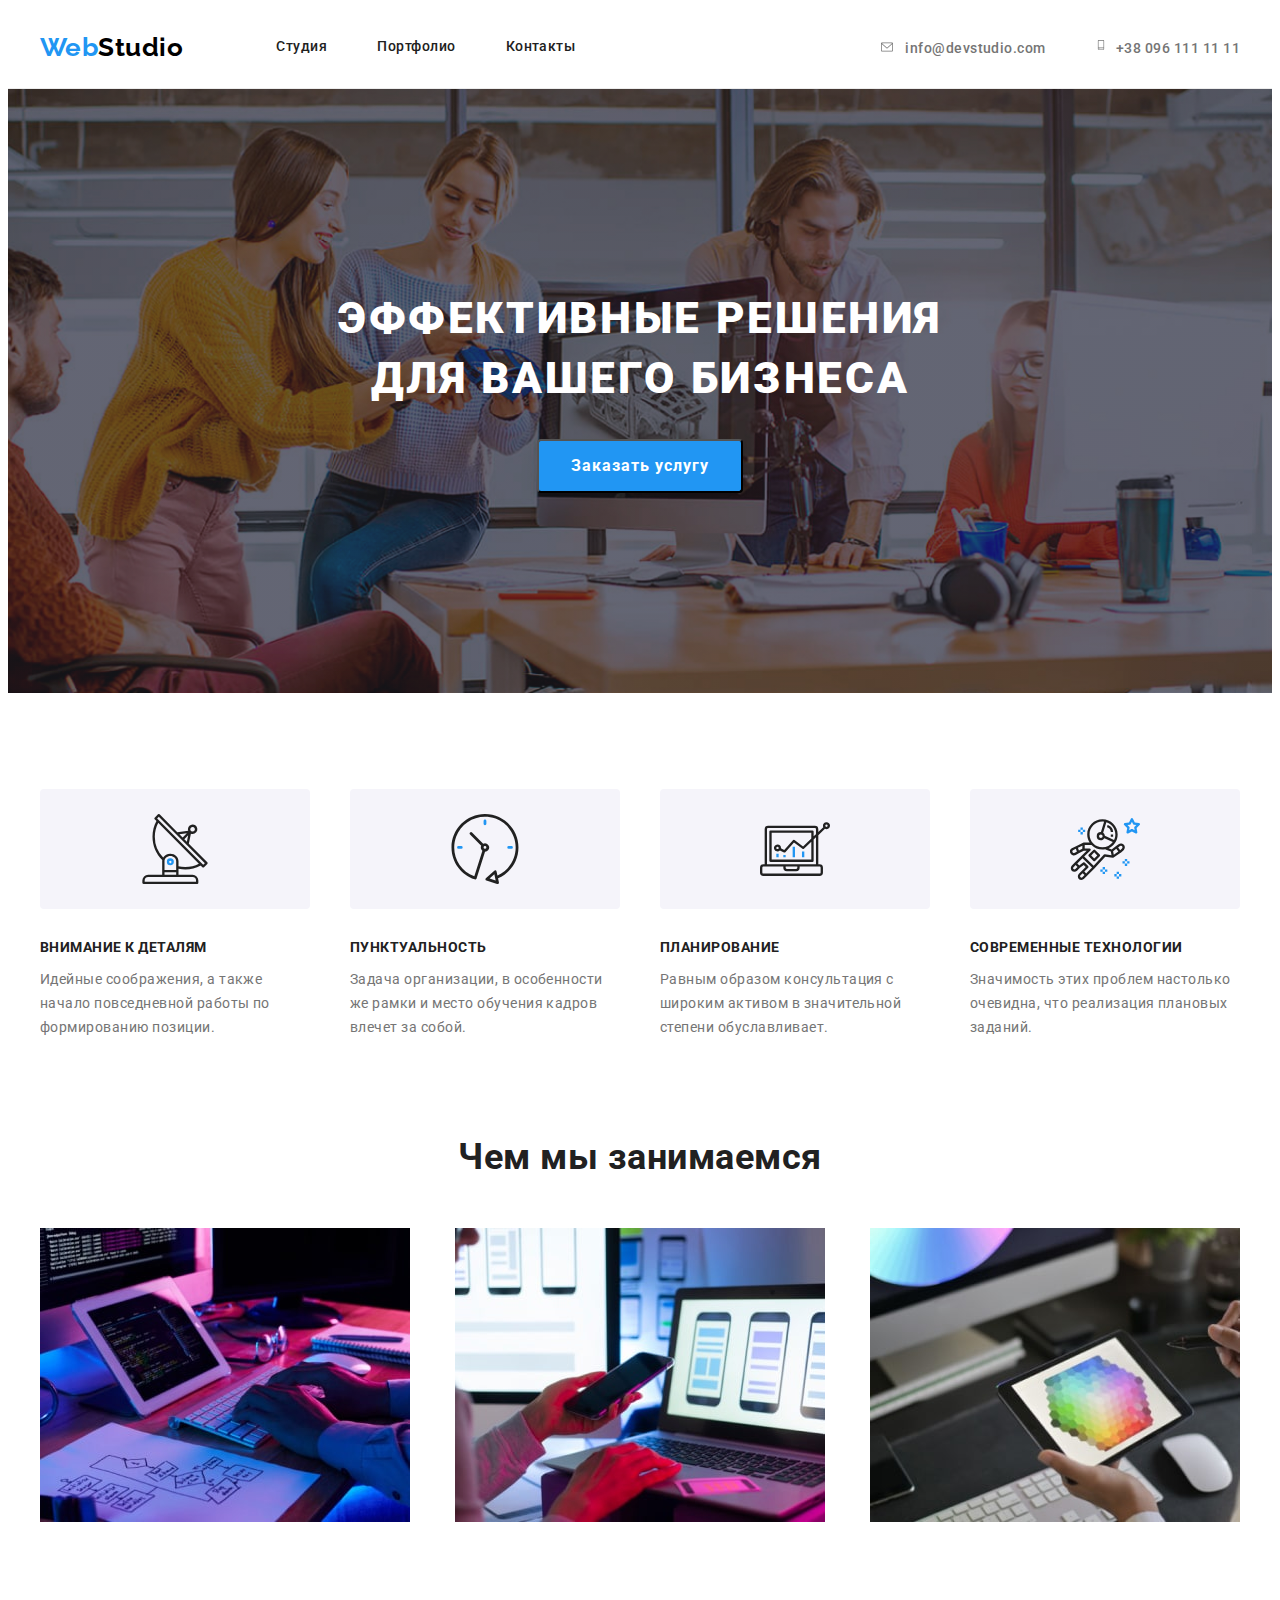
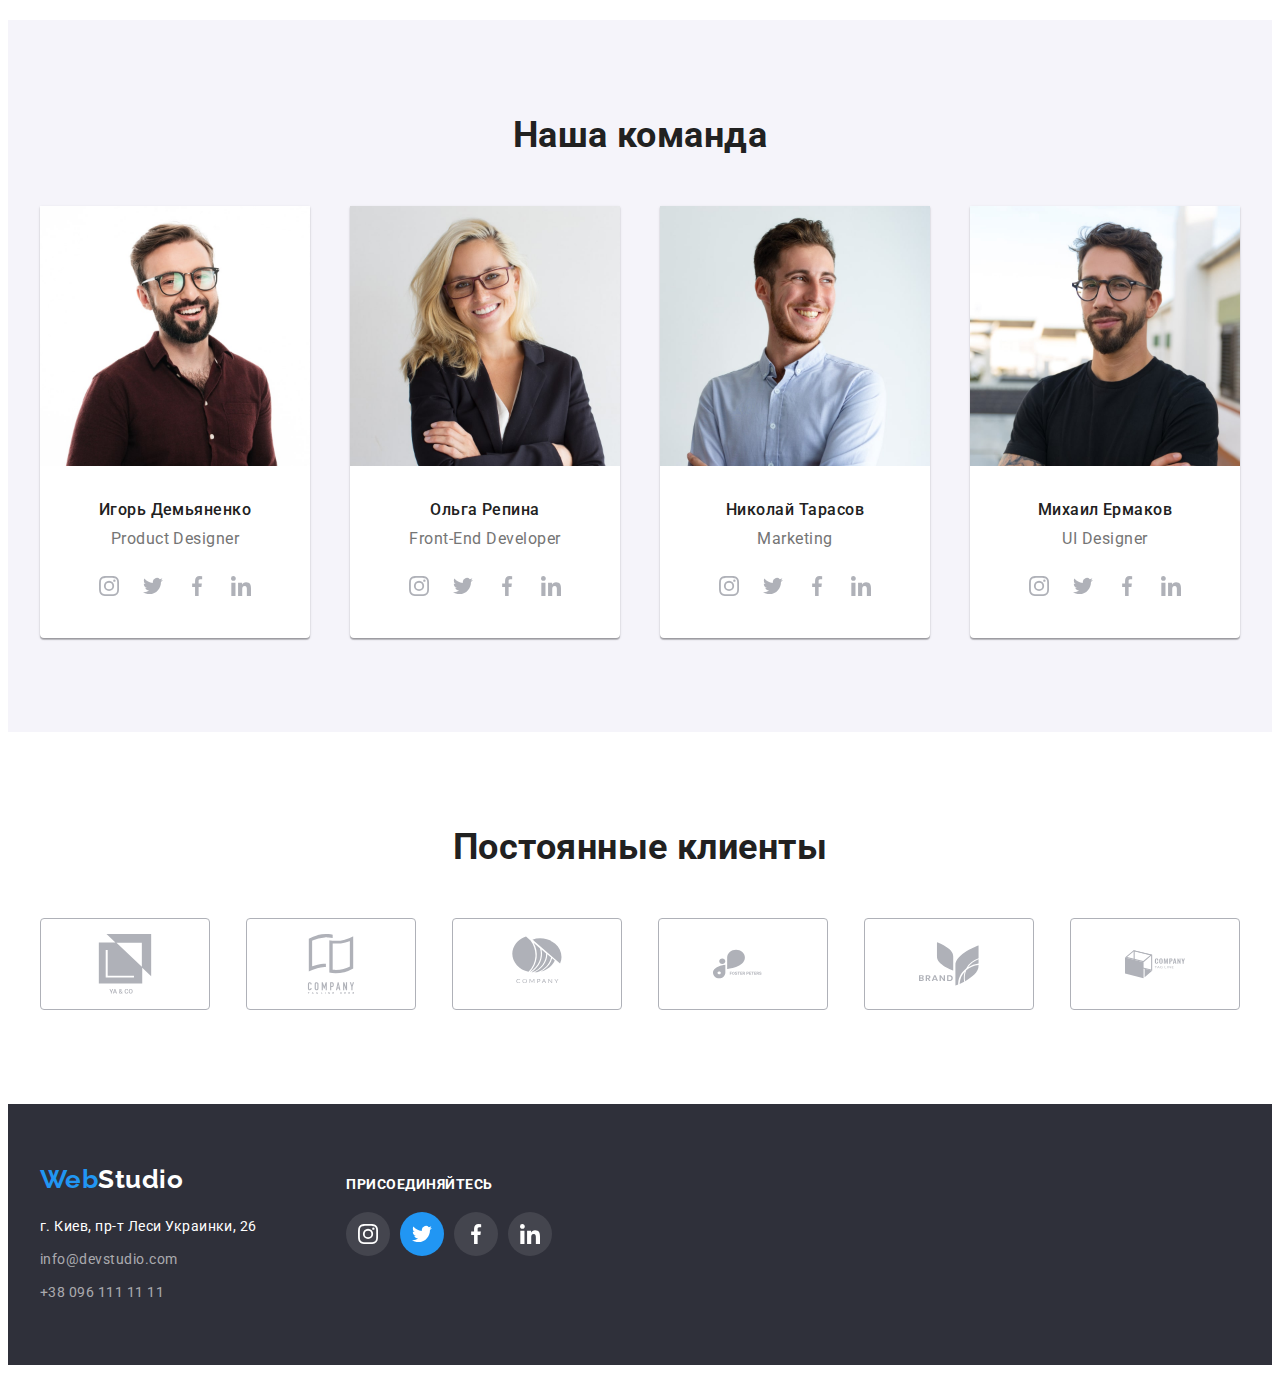
==== index.html @ d6df9c36 "ДЗ-4.0" ====
<!DOCTYPE html>
<html lang="ru">
<head>
    <meta charset="UTF-8">
    <meta http-equiv="X-UA-Compatible" content="IE=edge">
    <meta name="viewport" content="width=device-width, initial-scale=1.0">
    <link rel="preconnect" href="https://fonts.googleapis.com">
    <link rel="preconnect" href="https://fonts.gstatic.com" crossorigin>
    <link href="https://fonts.googleapis.com/css2?family=Raleway:wght@700&family=Roboto:wght@400;500;700;900&display=swap" rel="stylesheet">
    <link rel="stylesheet" href="https://cdnjs.cloudflare.com/ajax/libs/modern-normalize/1.1.0/modern-normalize.min.css" integrity="sha512-wpPYUAdjBVSE4KJnH1VR1HeZfpl1ub8YT/NKx4PuQ5NmX2tKuGu6U/JRp5y+Y8XG2tV+wKQpNHVUX03MfMFn9Q==" crossorigin="anonymous" referrerpolicy="no-referrer" />
    <link rel="stylesheet" href="./css/styles.css" />
    <title>Document</title>
    </head>
<body>
    <!-- Шапка -->
    <header class="header">
        <div class="container">
            <a href="./" class="logo"><span class="logoaccent">Web</span><span class="logo-dark">Studio</span></a>
        <nav class="header-nav">
            <ul class="list">
                <li class="site-nav-text"><a href="" class="header-link link">Студия</a></li>
                <li class="site-nav-text"><a href="./portfolio.html" class="header-link link">Портфолио</a></li>
                <li class="site-nav-text"><a href="" class="header-link link">Контакты</a></li>
            </ul>
        </nav>
        <div class="contacts-nav">
            <ul class="list">
                <li class="site-contacts-text">
                    <a href="mailto:info@devstudio.com" class="header-link link"><svg class="contacts-icon" width="16" height="12"><use href="./images/icons.svg#icon-envelope"></use></svg>info@devstudio.com</a></li>
                <li class="site-contacts-text">
                    <a href="tel:+380961111111" class="header-link link"><svg class="contacts-icon" width="10" height="16"><use href="./images/icons.svg#icon-smartphone"></use></svg>+38 096 111 11 11</a></li>
            </ul>
            </div>
        </div>
    </header>
    <main>  
        <!-- Герой -->
        <section class="hero">
            <div class="container">
            <h1 class="hero-headline">Эффективные решения для вашего бизнеса</h1>
            <div class="hero-button-div"><button type="button" class="hero-button">Заказать услугу</button>
            </div> 
        </div> 
        </section>
        <!-- Особенности -->
        <section class="qualities">
            <div class="container">
                <h2 class="visually-hidden">Особенности</h2>
                <ul class="list">
                    <li>
                        <div class="qualities-bg"><svg class="qualities-icon" width="70" height="70" ><use href="./images/icons.svg#icon-antenna"></use></svg></div>
                        <h3 class="qualities-title">Внимание к деталям</h3>
                        <p class="qualities-text">Идейные соображения, а также начало повседневной работы по формированию позиции.</p>
                    </li>
                    <li>
                        <div class="qualities-bg"><svg class="qualities-icon" width="70" height="70" ><use href="./images/icons.svg#icon-clock"></use></svg></div>
                        <h3 class="qualities-title">пунктуальность</h3>
                        <p class="qualities-text">Задача организации, в особенности же рамки и место обучения кадров влечет за собой.</p>
                    </li>
                    <li>
                        <div class="qualities-bg"><svg class="qualities-icon" width="70" height="70" ><use href="./images/icons.svg#icon-diagram"></use></svg></div>
                        <h3 class="qualities-title">Планирование</h3>
                        <p class="qualities-text">Равным образом консультация с широким активом в значительной степени обуславливает.</p>
                    </li>
                    <li>
                        <div class="qualities-bg"><svg class="qualities-icon" width="70" height="70" ><use href="./images/icons.svg#icon-astronaut"></use></svg></div>
                        <h3 class="qualities-title">Современные технологии</h3>
                        <p class="qualities-text">Значимость этих проблем настолько очевидна, что реализация плановых заданий.</p>
                    </li>
                </ul>
            </div>
        </section>
        <!-- Чем мы занимаемся -->
        <section class="activity">
            <div class="container">               
            <h2 class="section-title activity-title">Чем мы занимаемся</h2>
                <ul class="list">
                    <li><a href=""><img src="./images/box1.jpg" alt="изображение 1" width="370"></a></li>
                    <li><a href=""><img src="./images/box2.jpg" alt="изображение 3" width="370"></a></li>
                    <li><a href=""><img src="./images/box3.jpg" alt="изображение 3" width="370"></a></li>
                 </ul>
                </div> 
         </section>
        <!-- Наша команда -->
        <section class="team-section">
            <div class="container">
            <h2 class="team section-title">Наша команда</h2>
                <ul class="team-list list">
                    <li>
                   <img src="./images/Igor.jpg" alt="Игорь" width="270">
                    <h3 class="team-name">Игорь Демьяненко</h3>
                    <p class="team-text"><span lang="en">Product Designer</span></p>
                   <ul class="list team-soc-list">
                       <li><a class="team-soc-item" href=""><svg class="team-soc-icon" width="20" height="20"><use href="./images/icons.svg#icon-instagram"></use></svg></a></li>
                       <li><a class="team-soc-item" href=""><svg class="team-soc-icon" width="20" height="20"><use href="./images/icons.svg#icon-twitter"></use></svg></a></li>
                       <li><a class="team-soc-item" href=""><svg class="team-soc-icon" width="20" height="20"><use href="./images/icons.svg#icon-facebook"></use></svg></a></li>
                       <li><a class="team-soc-item" href=""><svg class="team-soc-icon" width="20" height="20"><use href="./images/icons.svg#icon-linkedin"></use></svg></a></li>
                   </ul>
                    </li>
                    <li>
                    <img src="./images/Olga.jpg" alt="Ольга" width="270">
                    <h3 class="team-name">Ольга Репина</h3>
                    <p class="team-text"><span lang="en">Front-End Developer</span></p>
                    <ul class="list team-soc-list">
                        <li><a class="team-soc-item" href=""><svg class="team-soc-icon" width="20" height="20"><use href="./images/icons.svg#icon-instagram"></use></svg></a></li>
                        <li><a class="team-soc-item" href=""><svg class="team-soc-icon" width="20" height="20"><use href="./images/icons.svg#icon-twitter"></use></svg></a></li>
                        <li><a class="team-soc-item" href=""><svg class="team-soc-icon" width="20" height="20"><use href="./images/icons.svg#icon-facebook"></use></svg></a></li>
                        <li><a class="team-soc-item" href=""><svg class="team-soc-icon" width="20" height="20"><use href="./images/icons.svg#icon-linkedin"></use></svg></a></li>
                    </ul>
                    </li>
                    <li>
                    <img src="./images/Nikolay.jpg" alt="Николай" width="270">
                    <h3 class="team-name">Николай Тарасов</h3>
                    <p class="team-text"><span lang="en">Marketing</span></p>
                    <ul class="list team-soc-list">
                        <li><a class="team-soc-item" href=""><svg class="team-soc-icon" width="20" height="20"><use href="./images/icons.svg#icon-instagram"></use></svg></a></li>
                        <li><a class="team-soc-item" href=""><svg class="team-soc-icon" width="20" height="20"><use href="./images/icons.svg#icon-twitter"></use></svg></a></li>
                        <li><a class="team-soc-item" href=""><svg class="team-soc-icon" width="20" height="20"><use href="./images/icons.svg#icon-facebook"></use></svg></a></li>
                        <li><a class="team-soc-item" href=""><svg class="team-soc-icon" width="20" height="20"><use href="./images/icons.svg#icon-linkedin"></use></svg></a></li>
                    </ul>
                    </li>
                    <li>
                    <img src="./images/Mikhail.jpg" alt="Михаил" width="270">
                    <h3 class="team-name">Михаил Ермаков</h3>
                    <p class="team-text"><span lang="en">UI Designer</span></p>
                    <ul class="list team-soc-list">
                        <li><a class="team-soc-item" href=""><svg class="team-soc-icon" width="20" height="20"><use href="./images/icons.svg#icon-instagram"></use></svg></a></li>
                        <li><a class="team-soc-item" href=""><svg class="team-soc-icon" width="20" height="20"><use href="./images/icons.svg#icon-twitter"></use></svg></a></li>
                        <li><a class="team-soc-item" href=""><svg class="team-soc-icon" width="20" height="20"><use href="./images/icons.svg#icon-facebook"></use></svg></a></li>
                        <li><a class="team-soc-item" href=""><svg class="team-soc-icon" width="20" height="20"><use href="./images/icons.svg#icon-linkedin"></use></svg></a></li>
                    </ul>
                    </li>
                </ul>
                </div>
        </section>
    </main>
    <!-- Клиенты -->
    <section class="clients">
        <div class="container">
            <h2 class="section-title">Постоянные клиенты</h2>
           <ul class="list">
              <li><a class="clients-item" href=""><svg class="clients-icon" width="106" height="60" ><use href="./images/icons.svg#icon-partner1"></use></svg></a></li>
              <li><a class="clients-item" href=""><svg class="clients-icon" width="106" height="60" ><use href="./images/icons.svg#icon-partner2"></use></svg></a></li>
              <li><a class="clients-item" href=""><svg class="clients-icon" width="106" height="60" ><use href="./images/icons.svg#icon-partner3"></use></svg></a></li>
              <li><a class="clients-item" href=""><svg class="clients-icon" width="106" height="60" ><use href="./images/icons.svg#icon-partner4"></use></svg></a></li>
              <li><a class="clients-item" href=""><svg class="clients-icon" width="106" height="60" ><use href="./images/icons.svg#icon-partner5"></use></svg></a></li>
              <li><a class="clients-item" href=""><svg class="clients-icon" width="106" height="60" ><use href="./images/icons.svg#icon-partner6"></use></svg></a></li>
           </ul>
        </div>
    </section>
    <!-- Подвал -->
    <footer class="footer">
        <div class="container">
            <div>
                <a href="./" class="logo"><span class="logoaccent">Web</span><span class="logo-light">Studio</span></a>
                <address class="address">
                <ul class="address-list list">
                    <li class="address-map"><a href="https://goo.gl/maps/3kTh9h1PQYDEGtS97" target="_blank" rel="noopener, nofollow, noindex" class="link footer-link">г. Киев, пр-т Леси Украинки, 26</a> </li>
                    <li class="address-text"><a href="mailto:info@devstudio.com" class="link footer-link">info@devstudio.com</a></li>
                    <li class="address-text"><a href="tel:+380961111111" class="link footer-link">+38 096 111 11 11</a></li>
                </ul>
                </address>
            </div>
            <div class="join">
            <h1 class="join-title">присоединяйтесь</h1>
                <ul class="list join-soc-list">
                    <li><a class="join-soc-item" href=""><svg class="join-soc-icon" width="20" height="20"><use href="./images/icons.svg#icon-instagram"></use></svg></a></li>
                    <li><a class="join-soc-item icon-twitter" href=""><svg class="join-soc-icon" width="20" height="20"><use href="./images/icons.svg#icon-twitter"></use></svg></a></li>
                    <li><a class="join-soc-item" href=""><svg class="join-soc-icon" width="20" height="20"><use href="./images/icons.svg#icon-facebook"></use></svg></a></li>
                    <li><a class="join-soc-item" href=""><svg class="join-soc-icon" width="20" height="20"><use href="./images/icons.svg#icon-linkedin"></use></svg></a></li>
                </ul>
    
            </div>
        </div>
            </footer>
</body>
</html>
---- css/styles.css ----
:root {
    --primary-text-color: #757575;
    --title-text-color: #212121;
    --accent-color: #2196F3;
    --primary-white-color: #FFFFFF;
    --black-color: #000000;
    --dark-background: #2F303A;
    --light-background: #F5F4FA;    
    --icon-filler: #AFB1B8;
}

body {
    font-family: 'Roboto', sans-serif;
    font-style: normal;
    color: var(--primary-text-color);
    letter-spacing: 0.03em;
}
h1,h2,h3,h4,h5,h6,p { 
  margin: 0;
}
.container {
  width: 1200px;
  padding-left: 15px;
  padding-right: 15px;
  margin: 0 auto;
  
}
/* ------------Шапка-------------- */

.header {
  border-bottom: 1px solid #ECECEC;
  padding-top: 24px;
  padding-bottom: 25px;
}
.header .container {
  display: flex;
  align-items: center;
}

.logo {
  margin-right: 93px;
    text-decoration: none;
    font-family: 'Raleway', sans-serif;
    font-weight: 700;
    font-size: 26px;
    line-height: 1.19;
}

.logoaccent {
    color: var(--accent-color);
}
.logo-dark {
    color: var(--black-color);
}
.logo-light {
    color: var(--primary-white-color);
}
.header-nav {
  display: flex;
  align-items: center;
 
}
.header-nav .list {
  display: flex;
  
}
.contacts-nav .list {
  display: flex;
  align-items: baseline;
  
  }
.site-nav-text+.site-nav-text {
  margin-left: 50px;
}
.site-contacts-text+.site-contacts-text {
   margin-left: 50px;
} 

.contacts-nav {
 display: flex;
 align-items: center;
 margin-left: auto;
}
.header-link:hover.contacts-icon {
  fill: var(--accent-color);
}

.contacts-icon {
   margin-right: 10px;
   fill: currentColor;
  
}

.link {
    text-decoration:none;
    color: inherit;
    }

.header-link:hover, .header-link:focus {
    color: var(--accent-color);
    
} 

.visually-hidden {
    position: absolute;
    width: 1px;
    height: 1px;
    margin: -1px;
    border: 0;
    padding: 0;
    white-space: nowrap;
    clip-path: inset(100%);
    clip: rect(0 0 0 0);
    overflow: hidden;
  }
  .list {
      padding: 0;
      margin: 0;
      list-style-type: none;
  }
  .site-nav-text {
    font-weight: 500;
    font-size: 14px;
    line-height: 1.14;
    color: var(--title-text-color);
  }
  .site-contacts-text {
    font-weight: 500;
    font-size: 14px;
    line-height: 1.14;
    
  }
  .current {
      color: var(--accent-color);
  }
  /* ---------------Hero---------------- */
  .hero {
    max-width: 1600px;
    margin: 0 auto;
      background: var(--dark-background);
      padding-top: 200px;
      padding-bottom: 200px;
      background-image: linear-gradient(rgba(47, 48, 58, 0.4), rgba(47, 48, 58, 0.4)), url(../images/hero.jpg);
      background-repeat: no-repeat;
      background-position: 50% 50%;
      background-size:cover;
         
  }
  .hero-headline {
    width: 696px;
    margin-bottom: 30px;
    margin-left: auto;
    margin-right: auto;
    
    font-weight: 900;
    font-size: 44px;
    line-height: 1.36;
    text-align: center;
    letter-spacing: 0.06em;
    text-transform: uppercase;
    color: var(--primary-white-color);
  }
  .hero-button-div {
    text-align: center;
    
  }
  .hero-button {
    padding: 10px 32px;
    box-shadow: 0px 4px 4px rgba(0, 0, 0, 0.15);
    border-radius: 4px;
    font-family: inherit;
    background-color: var(--accent-color);
    font-weight: 700;
    font-size: 16px;
    line-height: 1.88;
   
    letter-spacing: 0.06em;
    color: var(--primary-white-color);
    cursor:pointer
  }
    .hero-button:hover, .hero-button:focus{
    background-color: #188CE8;
    }

  .section-title {
    font-weight: 700;
    font-size: 36px;
    line-height: 1.17;
    text-align: center;  
    color: var(--title-text-color);
  }
  /* <!-- Особенности --> */
  .qualities {
    padding-bottom: 96px;
    padding-top: 96px;
  }
  .qualities .list {
    display: flex;
    justify-content: space-between;  
            
  }
  .qualities-bg {
    display: flex;
    height: 120px;
    width: 270px;
    background-color: var(--light-background);
    border-radius: 4px;
    margin-bottom: 30px;
    justify-content: center;
    align-items: center;
    
  }
  
  .qualities-title {
    margin-bottom: 10px;
    font-weight: 700;
    font-size: 14px;
    line-height: 1.146;
    text-transform: uppercase;
    color: var(--title-text-color);
  }

  .qualities-text {
    width: 270px;
    padding-top: 3px;
    font-weight: 400;
    font-size: 14px;
    line-height: 1.71;
  }
  /* Чем мы занимаемся */
  .activity {
  padding-bottom: 94px;
  }
  .activity-title {
    margin-bottom: 50px;
  }
  .activity .list {
    display: flex;
    justify-content: space-between;
    align-items: center;
    
  }
  
  /* <!-- Наша команда --> */
  .team-section {
    background-color: var(--light-background);
    padding-top: 94px;
    padding-bottom: 94px;
  }
  .team   {
    
    margin-bottom: 50px;
  }
  .team-list {
    display: flex;
    justify-content: space-between;
    
  }
  .team-list > li {
    background-color: var(--primary-white-color);
    
    box-shadow: 0px 1px 3px rgba(0, 0, 0, 0.12), 0px 1px 1px rgba(0, 0, 0, 0.14), 0px 2px 1px rgba(0, 0, 0, 0.2);
    border-radius: 0px 0px 4px 4px;
  }
  .team-list img {
    margin-bottom: 30px;
  }
  .team-name {
    margin-bottom: 10px;
    font-weight: 500;
    font-size: 16px;
    line-height: 1.19;     
    text-align: center;
    color: var(--title-text-color);
  }
  .team-text {
      font-weight: 400;
    font-size: 16px;
    line-height: 1.19;
    text-align: center;
    margin-bottom: 16px;
  }
  .team-soc-list {
    display: flex;
    align-items: center;
    justify-content: center;
    
  }
  .team-soc-item {
    display: flex;
    align-items: center;
    justify-content: center;
    width: 44px;
    height: 44px;
    border-radius: 50%;
    margin-bottom: 30px;
      
  }
  .team-soc-icon {
    display: flex;
    align-items: center;
    fill: var(--icon-filler);
  }
  .team-soc-item + .team-soc-item {
    margin-left: 10px;
  }
  .team-soc-item:hover, .team-soc-item:focus {
    background-color: var(--accent-color);
  }
  .team-soc-item:hover .team-soc-icon {
    fill: var(--primary-white-color);
  }

  .team-soc-item:focus .team-soc-icon {
    fill: var(--primary-white-color);
  }
  /*-------------- Клиенты ----------------*/
  .clients {
    padding-top: 94px;
    padding-bottom: 94px;
  }
  .clients .section-title {
    margin-bottom: 50px;
  }
  .clients .list {
    display: flex;
    justify-content: space-between;
    align-items: center;
  }
  .clients-icon {
    fill: var(--icon-filler);
  }
   
  .clients-item {
    display: flex;
    align-items: center;
    justify-content: center;
    width: 170px;
    height: 92px;
    left: 215px;
    top: 2493px;
    border: 1px solid var(--icon-filler);
    box-sizing: border-box;
    border-radius: 4px;
  }
  
  .clients-item:hover {
    border-color: var(--accent-color);
    box-shadow: 0px 4px 4px rgba(0, 0, 0, 0.25);
  }
  .clients-item:focus {
    border-color: var(--accent-color);
    box-shadow: 0px 4px 4px rgba(0, 0, 0, 0.25);
  }
  .clients-item:focus .clients-icon  {
   fill:var(--accent-color);
   
  }
  .clients-item:hover .clients-icon  {
    fill:var(--accent-color);
       }

/* -----------------Подвал---------------- */
  .footer {
     background: var(--dark-background);
     padding-top: 60px;
     padding-bottom: 60px;
      }
  
  .footer .container {
     display: flex;
      }

  .address {
    margin-top: 20px;
    font-style: inherit;
    font-weight: 400;
    font-size: 14px;
    line-height: 1.71;
  }
  .address-list li:not(:last-child) {
    margin-bottom: 9px;
  }
  .address-map {
      color: var(--primary-white-color);
  }
  .address-text {
    color: rgba(255, 255, 255, 0.6);
  }
  .footer-link:hover, .footer-link:focus {
    color: var(--accent-color);
  }
  .join {
    margin-top: 12px;
    margin-left: 70px;
  }
  .join-title {
    color: var(--primary-white-color);
    font-style: normal;
    font-weight: 700;
    font-size: 14px;
    line-height: 16px;
    text-transform: uppercase;
    margin-bottom: 20px;
   
  }
  .join-soc-list {
    display: flex;
    align-items: center;
    
  }
  .join-soc-item {
    display: flex;
    align-items: center;
    justify-content: center;
    width: 44px;
    height: 44px;
    border-radius: 50%;
    margin-right: 10px;
    background-color: rgba(255, 255, 255, 0.1);
    
      
  }
  .join-soc-icon {
    display: flex;
    align-items: center;
    fill: var(--primary-white-color);

  }
  .join-soc-item:hover, .join-soc-item:focus {
    background-color: var(--accent-color);
  }
  .icon-twitter {
    background-color: var(--accent-color);
  }

 /* -----------Портфолио-------------- */
  
 .portfolio {
   padding-top: 94px;
   padding-bottom: 94px;
 }
    .button-item {
      padding: 6px 22px;
    font-family: inherit;
    font-weight: 500;
    font-size: 16px;
    line-height: 1.62;
    text-align: center;
    color: var(--title-text-color);
    background-color: var(--light-background);
    border-radius: 4px;
    cursor:pointer;
    border: 0;
    }
    .button-item:active {
    color: var(--primary-white-color);
    background-color: var(--accent-color);
    }
    .button-item:hover, .button-item:focus {
      box-shadow: 0px 3px 1px rgba(0, 0, 0, 0.1), 0px 1px 2px rgba(0, 0, 0, 0.08), 0px 2px 2px rgba(0, 0, 0, 0.12);
    }
    .portfolio-title {
        font-weight: 700;
        font-size: 18px;
        line-height: 2;
        letter-spacing: 0.06em;
        color: var(--title-text-color);
    }
    .porfolio-text {
        font-weight: 400;
        font-size: 16px;
        line-height: 1.88;

    }
    .filters {
      display: flex;
      justify-content: center;
      margin-bottom: 50px;
         }
    .filters li:not(:first-child) {
      margin-left: 8px;
    }
    .porfolio-list {
      display: flex;
      flex-wrap: wrap;
      margin-top: -30px;
      margin-left: -30px;
      
    }
  .porfolio-list li {
    flex-basis: calc((100% - 90px) / 3);
    margin-top: 30px;
    margin-left: 30px;
    
      
  }
  .portfolio-info {
    padding: 20px 24px;
    border-bottom: 1px solid #EEEEEE;
    border-right: 1px solid #EEEEEE;
    border-left: 1px solid #EEEEEE;
  }

  .portfolio li:hover, .portfolio li:focus  {
    box-shadow: 0px 1px 1px rgba(0, 0, 0, 0.12), 0px 4px 4px rgba(0, 0, 0, 0.06), 1px 4px 6px rgba(0, 0, 0, 0.16);

  }
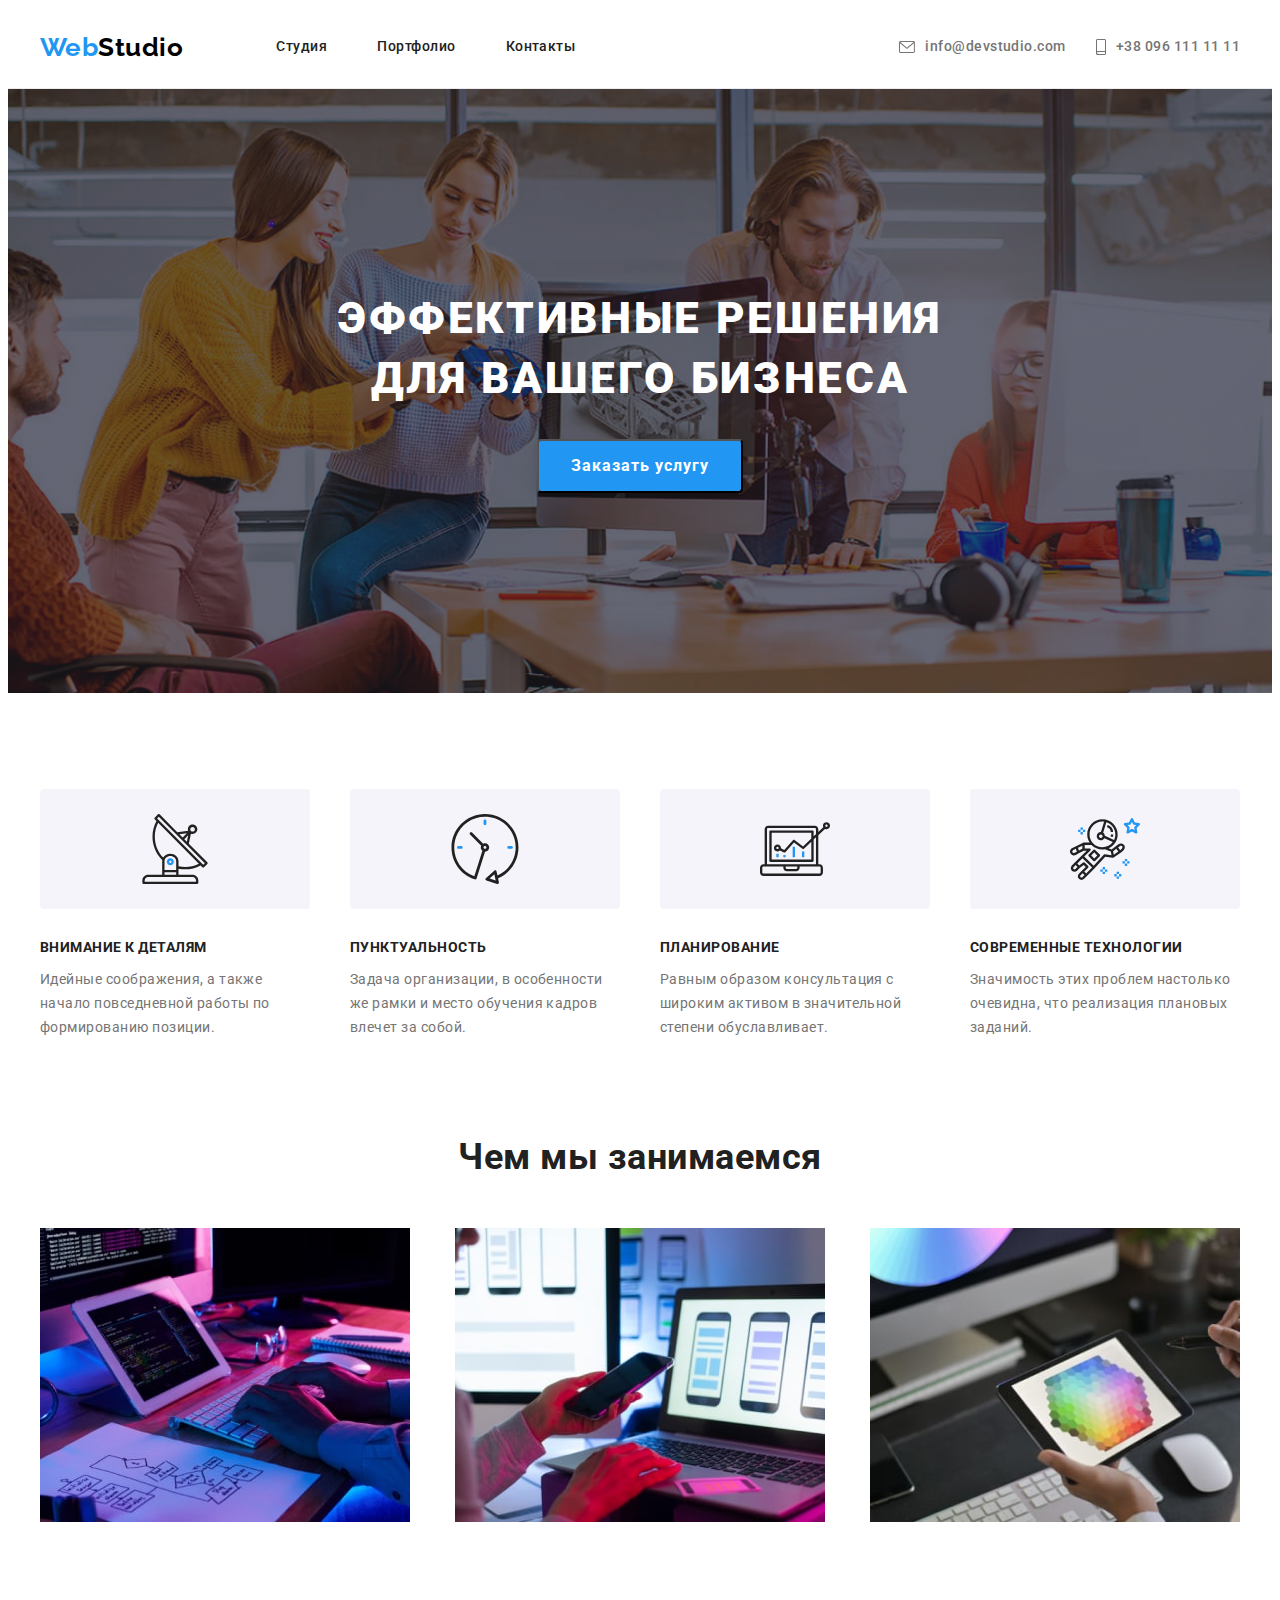
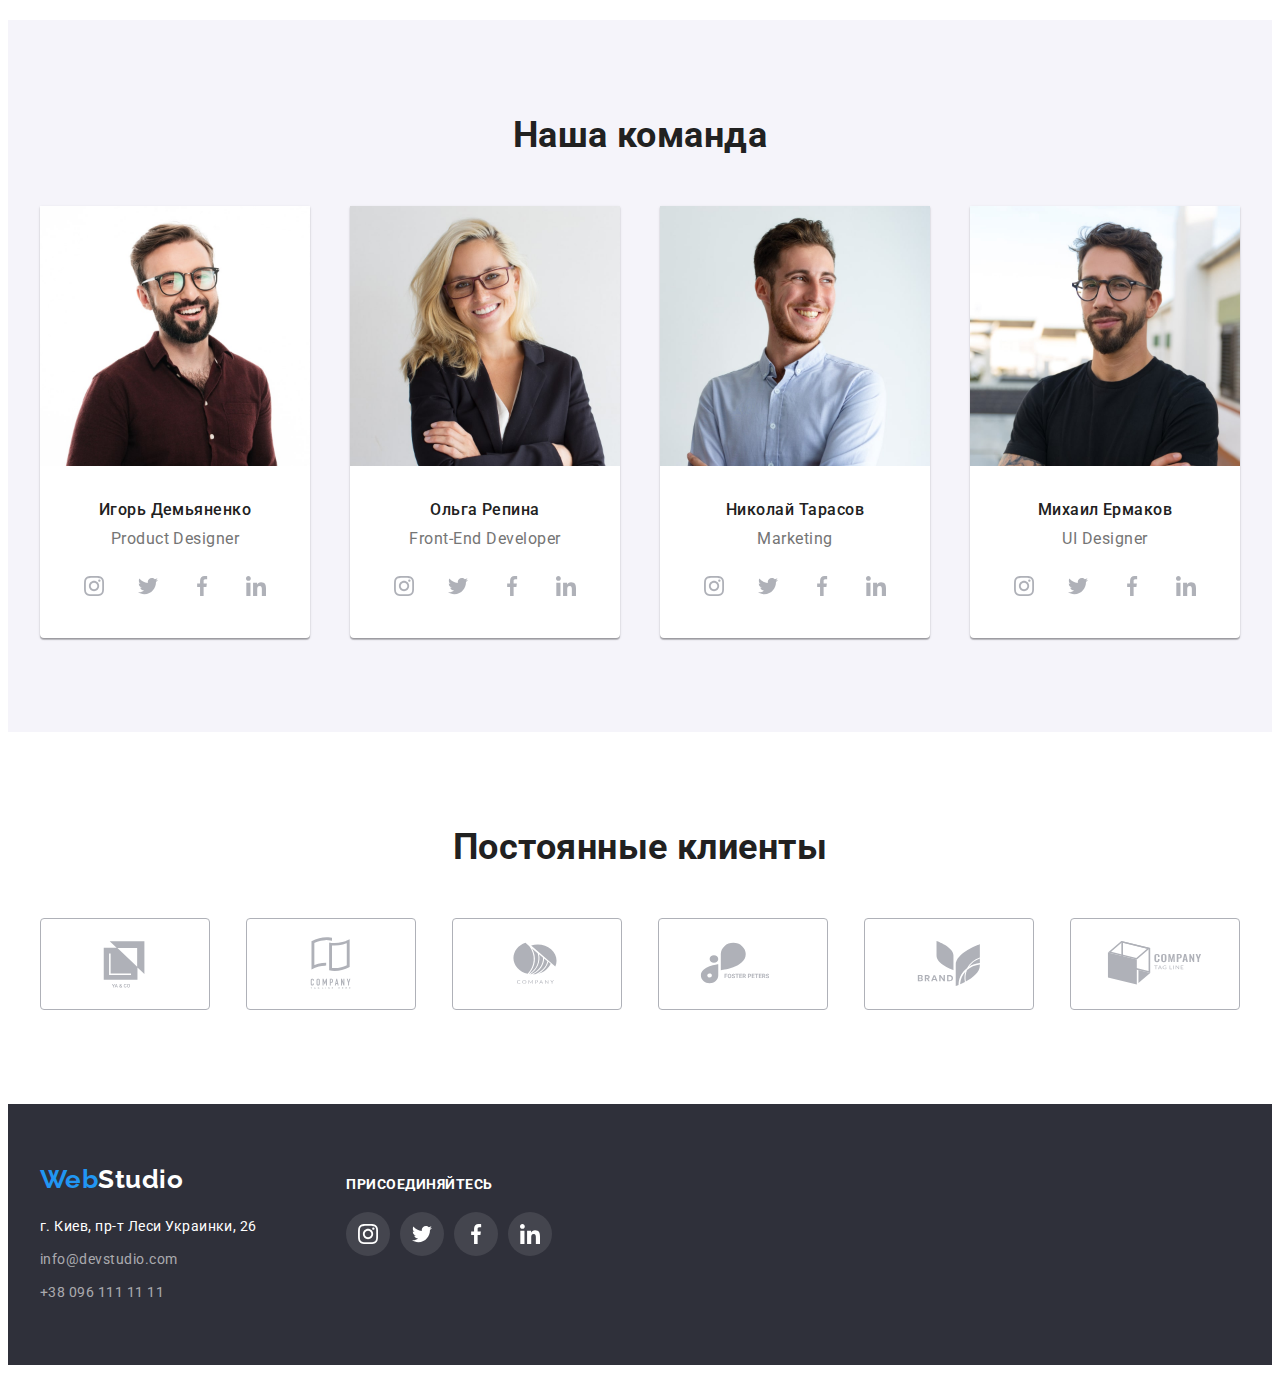
==== commit 5daef84a: "ДЗ-4.1" ====
--- a/index.html
+++ b/index.html
@@ -91,10 +91,10 @@
                     <h3 class="team-name">Игорь Демьяненко</h3>
                     <p class="team-text"><span lang="en">Product Designer</span></p>
                    <ul class="list team-soc-list">
-                       <li><a class="team-soc-item" href=""><svg class="team-soc-icon" width="20" height="20"><use href="./images/icons.svg#icon-instagram"></use></svg></a></li>
-                       <li><a class="team-soc-item" href=""><svg class="team-soc-icon" width="20" height="20"><use href="./images/icons.svg#icon-twitter"></use></svg></a></li>
-                       <li><a class="team-soc-item" href=""><svg class="team-soc-icon" width="20" height="20"><use href="./images/icons.svg#icon-facebook"></use></svg></a></li>
-                       <li><a class="team-soc-item" href=""><svg class="team-soc-icon" width="20" height="20"><use href="./images/icons.svg#icon-linkedin"></use></svg></a></li>
+                       <li class="team-soc-li"><a class="team-soc-item" href=""><svg class="team-soc-icon" width="20" height="20"><use href="./images/icons.svg#icon-instagram"></use></svg></a></li>
+                       <li class="team-soc-li"><a class="team-soc-item" href=""><svg class="team-soc-icon" width="20" height="20"><use href="./images/icons.svg#icon-twitter"></use></svg></a></li>
+                       <li class="team-soc-li"><a class="team-soc-item" href=""><svg class="team-soc-icon" width="20" height="20"><use href="./images/icons.svg#icon-facebook"></use></svg></a></li>
+                       <li class="team-soc-li"><a class="team-soc-item" href=""><svg class="team-soc-icon" width="20" height="20"><use href="./images/icons.svg#icon-linkedin"></use></svg></a></li>
                    </ul>
                     </li>
                     <li>
@@ -102,10 +102,10 @@
                     <h3 class="team-name">Ольга Репина</h3>
                     <p class="team-text"><span lang="en">Front-End Developer</span></p>
                     <ul class="list team-soc-list">
-                        <li><a class="team-soc-item" href=""><svg class="team-soc-icon" width="20" height="20"><use href="./images/icons.svg#icon-instagram"></use></svg></a></li>
-                        <li><a class="team-soc-item" href=""><svg class="team-soc-icon" width="20" height="20"><use href="./images/icons.svg#icon-twitter"></use></svg></a></li>
-                        <li><a class="team-soc-item" href=""><svg class="team-soc-icon" width="20" height="20"><use href="./images/icons.svg#icon-facebook"></use></svg></a></li>
-                        <li><a class="team-soc-item" href=""><svg class="team-soc-icon" width="20" height="20"><use href="./images/icons.svg#icon-linkedin"></use></svg></a></li>
+                        <li class="team-soc-li"><a class="team-soc-item" href=""><svg class="team-soc-icon" width="20" height="20"><use href="./images/icons.svg#icon-instagram"></use></svg></a></li>
+                        <li class="team-soc-li"><a class="team-soc-item" href=""><svg class="team-soc-icon" width="20" height="20"><use href="./images/icons.svg#icon-twitter"></use></svg></a></li>
+                        <li class="team-soc-li"><a class="team-soc-item" href=""><svg class="team-soc-icon" width="20" height="20"><use href="./images/icons.svg#icon-facebook"></use></svg></a></li>
+                        <li class="team-soc-li"><a class="team-soc-item" href=""><svg class="team-soc-icon" width="20" height="20"><use href="./images/icons.svg#icon-linkedin"></use></svg></a></li>
                     </ul>
                     </li>
                     <li>
@@ -113,10 +113,10 @@
                     <h3 class="team-name">Николай Тарасов</h3>
                     <p class="team-text"><span lang="en">Marketing</span></p>
                     <ul class="list team-soc-list">
-                        <li><a class="team-soc-item" href=""><svg class="team-soc-icon" width="20" height="20"><use href="./images/icons.svg#icon-instagram"></use></svg></a></li>
-                        <li><a class="team-soc-item" href=""><svg class="team-soc-icon" width="20" height="20"><use href="./images/icons.svg#icon-twitter"></use></svg></a></li>
-                        <li><a class="team-soc-item" href=""><svg class="team-soc-icon" width="20" height="20"><use href="./images/icons.svg#icon-facebook"></use></svg></a></li>
-                        <li><a class="team-soc-item" href=""><svg class="team-soc-icon" width="20" height="20"><use href="./images/icons.svg#icon-linkedin"></use></svg></a></li>
+                        <li class="team-soc-li"><a class="team-soc-item" href=""><svg class="team-soc-icon" width="20" height="20"><use href="./images/icons.svg#icon-instagram"></use></svg></a></li>
+                        <li class="team-soc-li"><a class="team-soc-item" href=""><svg class="team-soc-icon" width="20" height="20"><use href="./images/icons.svg#icon-twitter"></use></svg></a></li>
+                        <li class="team-soc-li"><a class="team-soc-item" href=""><svg class="team-soc-icon" width="20" height="20"><use href="./images/icons.svg#icon-facebook"></use></svg></a></li>
+                        <li class="team-soc-li"><a class="team-soc-item" href=""><svg class="team-soc-icon" width="20" height="20"><use href="./images/icons.svg#icon-linkedin"></use></svg></a></li>
                     </ul>
                     </li>
                     <li>
@@ -124,10 +124,10 @@
                     <h3 class="team-name">Михаил Ермаков</h3>
                     <p class="team-text"><span lang="en">UI Designer</span></p>
                     <ul class="list team-soc-list">
-                        <li><a class="team-soc-item" href=""><svg class="team-soc-icon" width="20" height="20"><use href="./images/icons.svg#icon-instagram"></use></svg></a></li>
-                        <li><a class="team-soc-item" href=""><svg class="team-soc-icon" width="20" height="20"><use href="./images/icons.svg#icon-twitter"></use></svg></a></li>
-                        <li><a class="team-soc-item" href=""><svg class="team-soc-icon" width="20" height="20"><use href="./images/icons.svg#icon-facebook"></use></svg></a></li>
-                        <li><a class="team-soc-item" href=""><svg class="team-soc-icon" width="20" height="20"><use href="./images/icons.svg#icon-linkedin"></use></svg></a></li>
+                        <li class="team-soc-li"><a class="team-soc-item" href=""><svg class="team-soc-icon" width="20" height="20"><use href="./images/icons.svg#icon-instagram"></use></svg></a></li>
+                        <li class="team-soc-li"><a class="team-soc-item" href=""><svg class="team-soc-icon" width="20" height="20"><use href="./images/icons.svg#icon-twitter"></use></svg></a></li>
+                        <li class="team-soc-li"><a class="team-soc-item" href=""><svg class="team-soc-icon" width="20" height="20"><use href="./images/icons.svg#icon-facebook"></use></svg></a></li>
+                        <li class="team-soc-li"><a class="team-soc-item" href=""><svg class="team-soc-icon" width="20" height="20"><use href="./images/icons.svg#icon-linkedin"></use></svg></a></li>
                     </ul>
                     </li>
                 </ul>
@@ -165,7 +165,7 @@
             <h1 class="join-title">присоединяйтесь</h1>
                 <ul class="list join-soc-list">
                     <li><a class="join-soc-item" href=""><svg class="join-soc-icon" width="20" height="20"><use href="./images/icons.svg#icon-instagram"></use></svg></a></li>
-                    <li><a class="join-soc-item icon-twitter" href=""><svg class="join-soc-icon" width="20" height="20"><use href="./images/icons.svg#icon-twitter"></use></svg></a></li>
+                    <li><a class="join-soc-item" href=""><svg class="join-soc-icon" width="20" height="20"><use href="./images/icons.svg#icon-twitter"></use></svg></a></li>
                     <li><a class="join-soc-item" href=""><svg class="join-soc-icon" width="20" height="20"><use href="./images/icons.svg#icon-facebook"></use></svg></a></li>
                     <li><a class="join-soc-item" href=""><svg class="join-soc-icon" width="20" height="20"><use href="./images/icons.svg#icon-linkedin"></use></svg></a></li>
                 </ul>
--- a/css/styles.css
+++ b/css/styles.css
@@ -66,20 +66,24 @@
 }
 .contacts-nav .list {
   display: flex;
-  align-items: baseline;
+  align-items: center
   
   }
 .site-nav-text+.site-nav-text {
   margin-left: 50px;
 }
-.site-contacts-text+.site-contacts-text {
-   margin-left: 50px;
+.site-contacts-text +.site-contacts-text {
+   margin-left: 30px;
 } 
 
 .contacts-nav {
  display: flex;
  align-items: center;
  margin-left: auto;
+}
+.header-link {
+  display: flex;
+  align-items: center;
 }
 .header-link:hover.contacts-icon {
   fill: var(--accent-color);
@@ -301,9 +305,11 @@
     align-items: center;
     fill: var(--icon-filler);
   }
-  .team-soc-item + .team-soc-item {
-    margin-left: 10px;
-  }
+  .team-soc-li:not(:last-child) {
+    margin-right: 10px;
+  }
+
+  
   .team-soc-item:hover, .team-soc-item:focus {
     background-color: var(--accent-color);
   }
@@ -430,10 +436,7 @@
   .join-soc-item:hover, .join-soc-item:focus {
     background-color: var(--accent-color);
   }
-  .icon-twitter {
-    background-color: var(--accent-color);
-  }
-
+  
  /* -----------Портфолио-------------- */
   
  .portfolio {
@@ -441,7 +444,7 @@
    padding-bottom: 94px;
  }
     .button-item {
-      padding: 6px 22px;
+    padding: 6px 22px;
     font-family: inherit;
     font-weight: 500;
     font-size: 16px;
@@ -457,9 +460,10 @@
     color: var(--primary-white-color);
     background-color: var(--accent-color);
     }
-    .button-item:hover, .button-item:focus {
+    .button-item:hover, .button-item:focus  {
       box-shadow: 0px 3px 1px rgba(0, 0, 0, 0.1), 0px 1px 2px rgba(0, 0, 0, 0.08), 0px 2px 2px rgba(0, 0, 0, 0.12);
     }
+    
     .portfolio-title {
         font-weight: 700;
         font-size: 18px;
